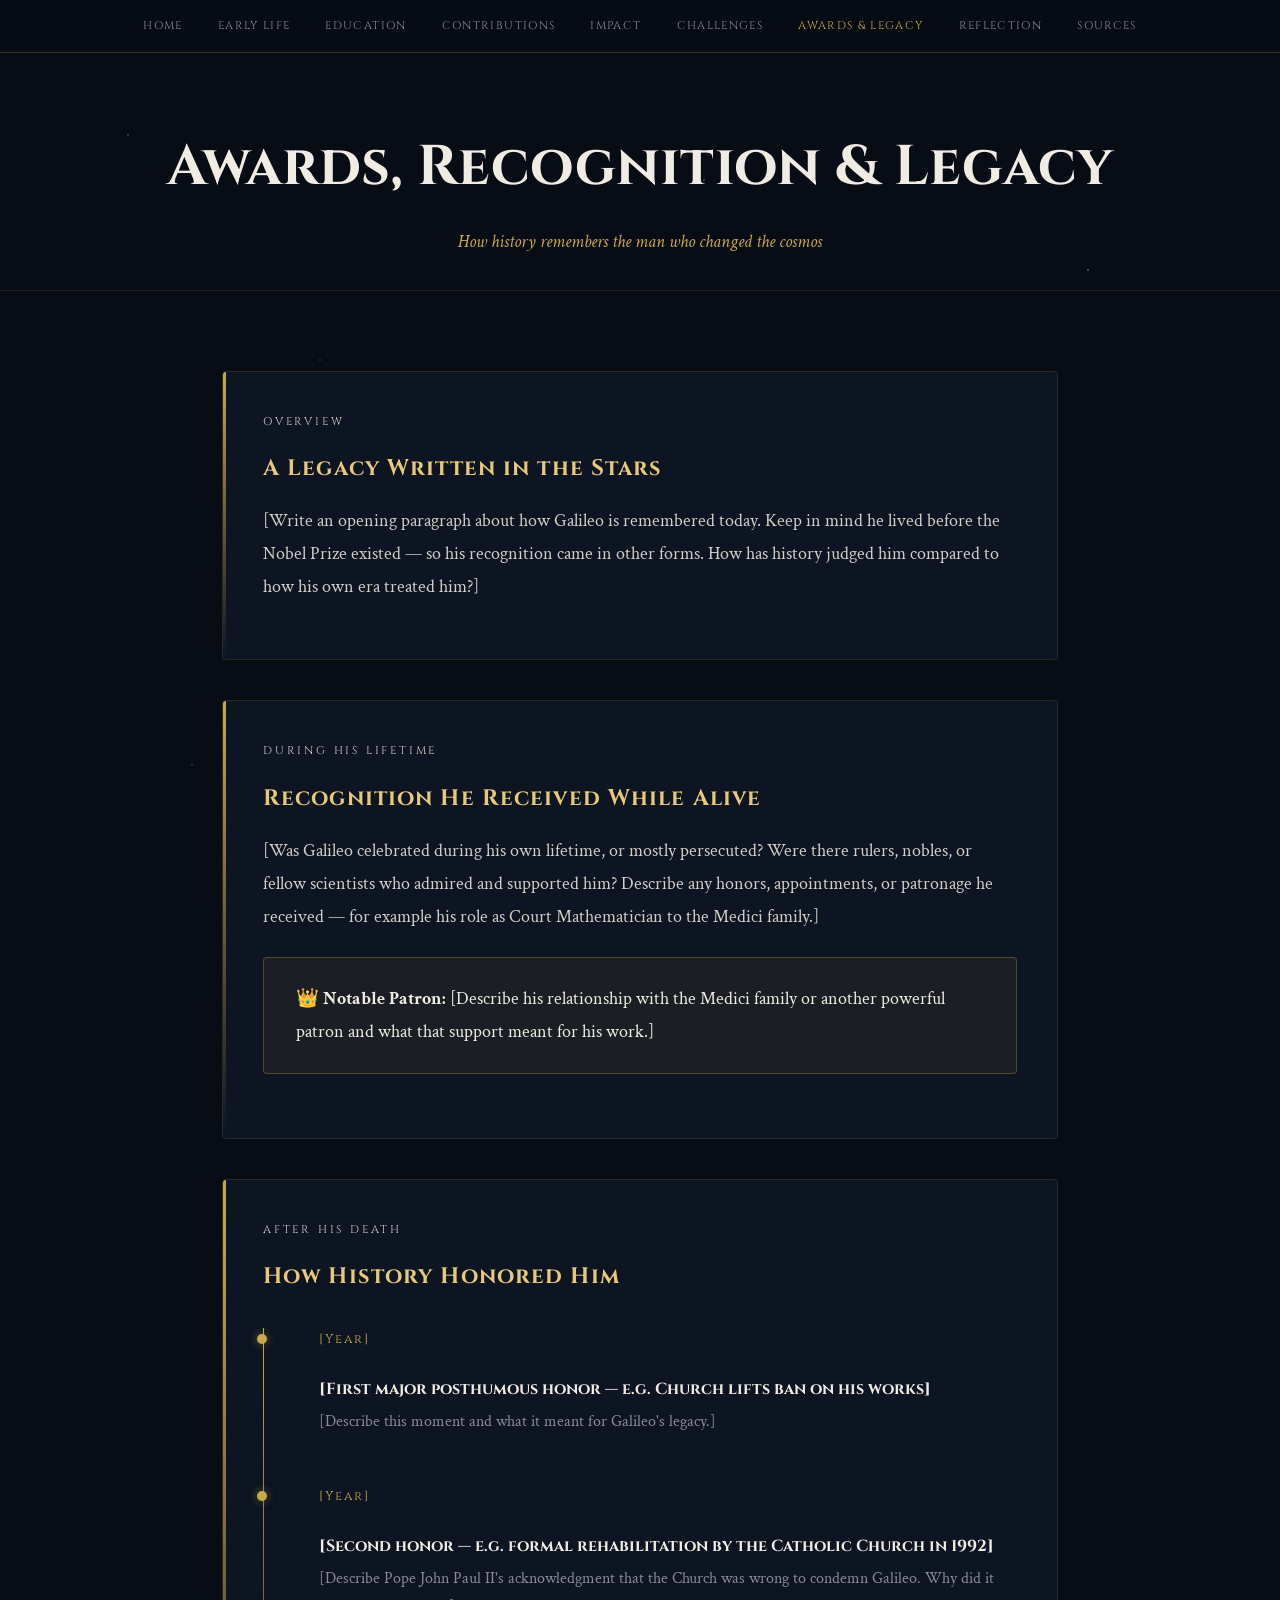
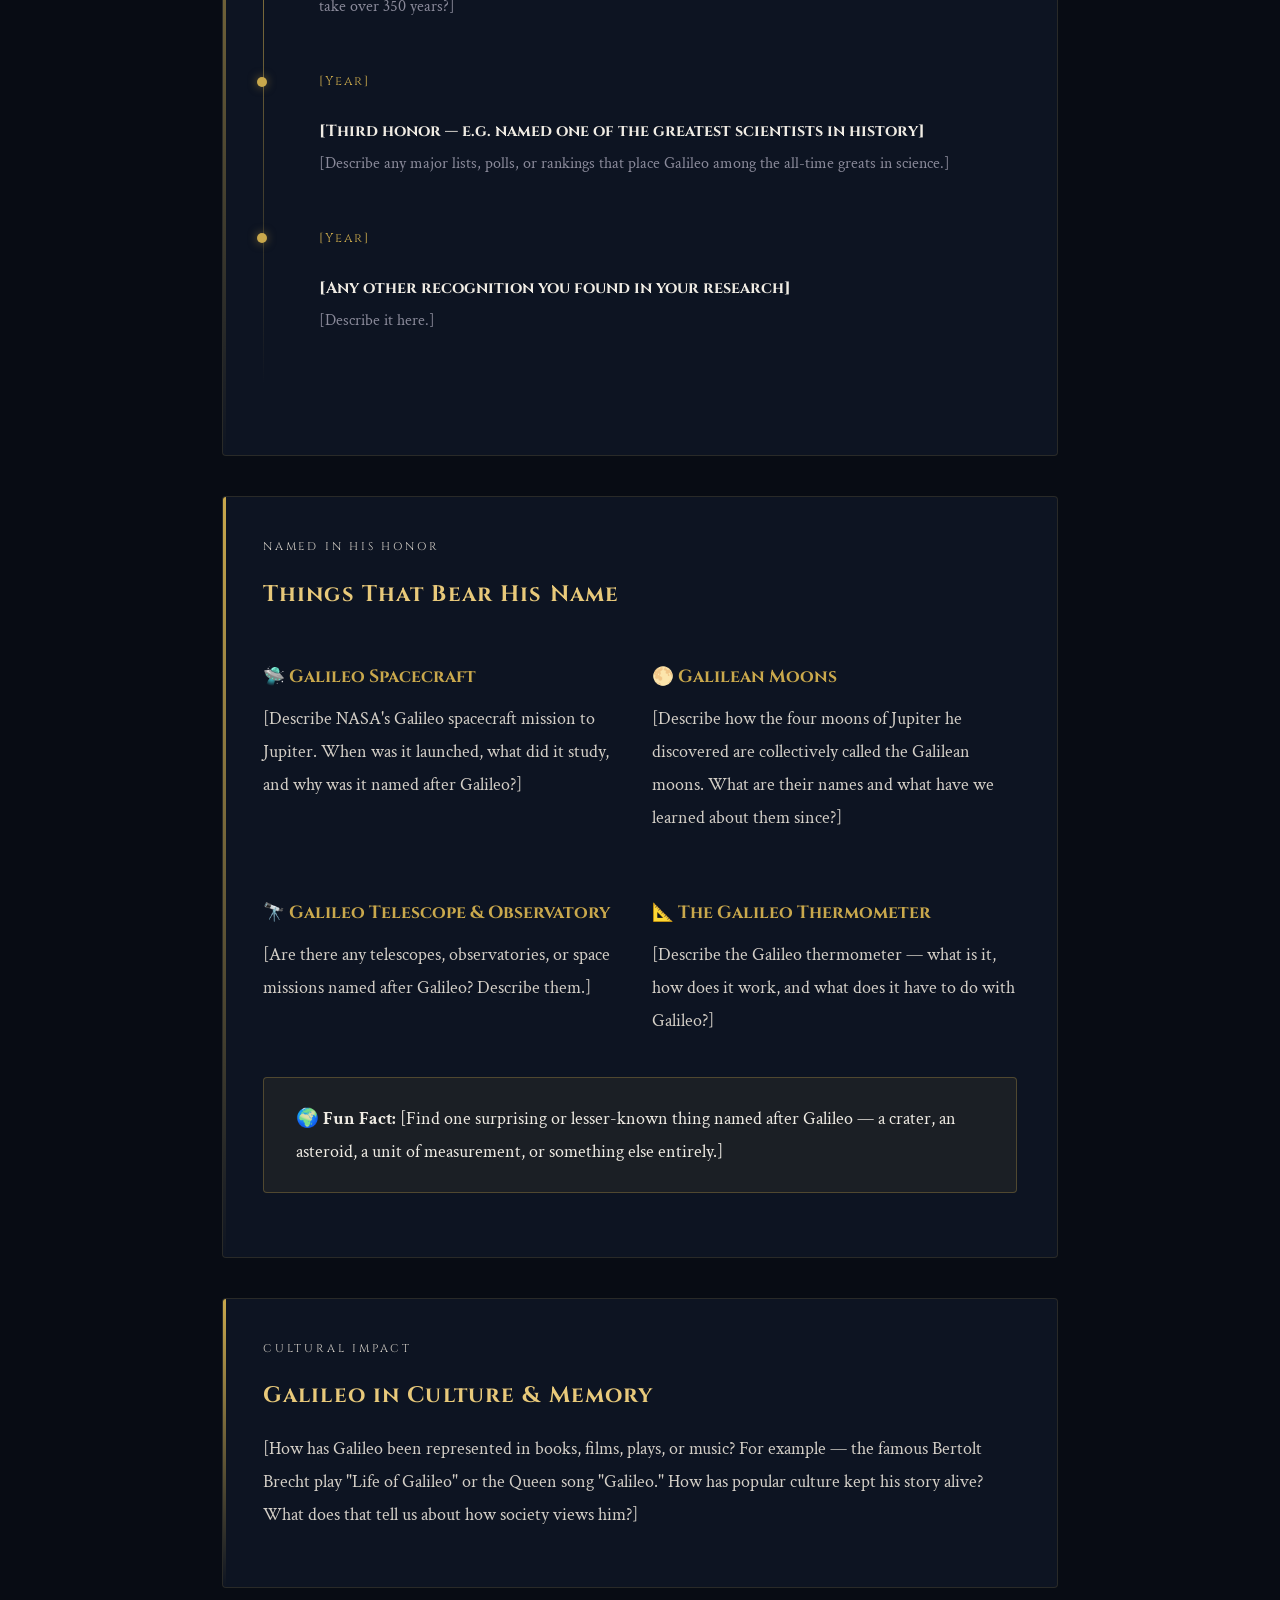
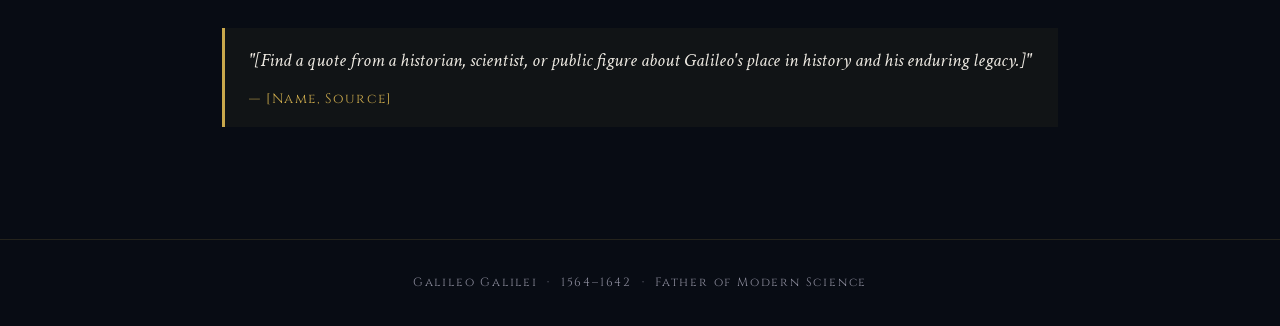
==== awards.html @ 8b8349fb "Set up struture and prepped for adding in information of the famous casomologist" ====
<!DOCTYPE html>
<html lang="en">
<head>
  <meta charset="UTF-8" />
  <meta name="viewport" content="width=device-width, initial-scale=1.0" />
  <title>Awards & Legacy — Galileo Galilei</title>
  <link rel="stylesheet" href="style.css" />
</head>
<body>

  <!-- NAVIGATION -->
  <nav>
    <ul>
      <li><a href="index.html">Home</a></li>
      <li><a href="early-life.html">Early Life</a></li>
      <li><a href="education.html">Education</a></li>
      <li><a href="contributions.html">Contributions</a></li>
      <li><a href="impact.html">Impact</a></li>
      <li><a href="challenges.html">Challenges</a></li>
      <li><a href="awards.html" class="active">Awards & Legacy</a></li>
      <li><a href="reflection.html">Reflection</a></li>
      <li><a href="sources.html">Sources</a></li>
    </ul>
  </nav>

  <!-- PAGE HEADER -->
  <div class="page-header">
    <h1>Awards, Recognition & Legacy</h1>
    <p class="subtitle">How history remembers the man who changed the cosmos</p>
  </div>

  <main class="container">

    <!-- INTRO -->
    <div class="card">
      <p class="section-label">Overview</p>
      <h2>A Legacy Written in the Stars</h2>
      <p>[Write an opening paragraph about how Galileo is remembered today. Keep in mind he lived before the Nobel Prize existed — so his recognition came in other forms. How has history judged him compared to how his own era treated him?]</p>
    </div>

    <!-- RECOGNITION DURING HIS LIFETIME -->
    <div class="card">
      <p class="section-label">During His Lifetime</p>
      <h2>Recognition He Received While Alive</h2>
      <p>[Was Galileo celebrated during his own lifetime, or mostly persecuted? Were there rulers, nobles, or fellow scientists who admired and supported him? Describe any honors, appointments, or patronage he received — for example his role as Court Mathematician to the Medici family.]</p>

      <div class="highlight">
        <p>👑 <strong>Notable Patron:</strong> [Describe his relationship with the Medici family or another powerful patron and what that support meant for his work.]</p>
      </div>
    </div>

    <!-- POSTHUMOUS RECOGNITION -->
    <div class="card">
      <p class="section-label">After His Death</p>
      <h2>How History Honored Him</h2>

      <div class="timeline">
        <div class="timeline-item">
          <p class="year">[Year]</p>
          <h3>[First major posthumous honor — e.g. Church lifts ban on his works]</h3>
          <p>[Describe this moment and what it meant for Galileo's legacy.]</p>
        </div>
        <div class="timeline-item">
          <p class="year">[Year]</p>
          <h3>[Second honor — e.g. formal rehabilitation by the Catholic Church in 1992]</h3>
          <p>[Describe Pope John Paul II's acknowledgment that the Church was wrong to condemn Galileo. Why did it take over 350 years?]</p>
        </div>
        <div class="timeline-item">
          <p class="year">[Year]</p>
          <h3>[Third honor — e.g. named one of the greatest scientists in history]</h3>
          <p>[Describe any major lists, polls, or rankings that place Galileo among the all-time greats in science.]</p>
        </div>
        <div class="timeline-item">
          <p class="year">[Year]</p>
          <h3>[Any other recognition you found in your research]</h3>
          <p>[Describe it here.]</p>
        </div>
      </div>
    </div>

    <!-- THINGS NAMED AFTER HIM -->
    <div class="card">
      <p class="section-label">Named in His Honor</p>
      <h2>Things That Bear His Name</h2>

      <div class="grid-2">
        <div>
          <h3>🛸 Galileo Spacecraft</h3>
          <p>[Describe NASA's Galileo spacecraft mission to Jupiter. When was it launched, what did it study, and why was it named after Galileo?]</p>
        </div>
        <div>
          <h3>🌕 Galilean Moons</h3>
          <p>[Describe how the four moons of Jupiter he discovered are collectively called the Galilean moons. What are their names and what have we learned about them since?]</p>
        </div>
        <div>
          <h3>🔭 Galileo Telescope & Observatory</h3>
          <p>[Are there any telescopes, observatories, or space missions named after Galileo? Describe them.]</p>
        </div>
        <div>
          <h3>📐 The Galileo Thermometer</h3>
          <p>[Describe the Galileo thermometer — what is it, how does it work, and what does it have to do with Galileo?]</p>
        </div>
      </div>

      <div class="highlight">
        <p>🌍 <strong>Fun Fact:</strong> [Find one surprising or lesser-known thing named after Galileo — a crater, an asteroid, a unit of measurement, or something else entirely.]</p>
      </div>
    </div>

    <!-- CULTURAL LEGACY -->
    <div class="card">
      <p class="section-label">Cultural Impact</p>
      <h2>Galileo in Culture & Memory</h2>
      <p>[How has Galileo been represented in books, films, plays, or music? For example — the famous Bertolt Brecht play "Life of Galileo" or the Queen song "Galileo." How has popular culture kept his story alive? What does that tell us about how society views him?]</p>
    </div>

    <!-- QUOTE -->
    <blockquote>
      "[Find a quote from a historian, scientist, or public figure about Galileo's place in history and his enduring legacy.]"
      <cite>— [Name, Source]</cite>
    </blockquote>

  </main>

  <footer>
    <p>Galileo Galilei &nbsp;·&nbsp; 1564–1642 &nbsp;·&nbsp; Father of Modern Science</p>
  </footer>

</body>
</html>
---- style.css ----
@import url('https://fonts.googleapis.com/css2?family=Cinzel:wght@400;700;900&family=Crimson+Text:ital,wght@0,400;0,600;1,400&display=swap');

:root {
  --bg: #080c14;
  --bg-card: #0d1422;
  --gold: #c9a84c;
  --gold-light: #e8c97a;
  --blue-deep: #0a1628;
  --blue-mid: #112240;
  --blue-accent: #1e3a5f;
  --text: #d4cfc7;
  --text-dim: #8a8a9a;
  --white: #f0ece4;
  --glow: rgba(201, 168, 76, 0.15);
}

* {
  margin: 0;
  padding: 0;
  box-sizing: border-box;
}

html {
  scroll-behavior: smooth;
}

body {
  background-color: var(--bg);
  color: var(--text);
  font-family: 'Crimson Text', Georgia, serif;
  font-size: 1.15rem;
  line-height: 1.8;
  min-height: 100vh;
}

/* ── STAR BACKGROUND ── */
body::before {
  content: '';
  position: fixed;
  inset: 0;
  background-image:
    radial-gradient(1px 1px at 10% 15%, rgba(255,255,255,0.6) 0%, transparent 100%),
    radial-gradient(1px 1px at 25% 40%, rgba(255,255,255,0.4) 0%, transparent 100%),
    radial-gradient(1.5px 1.5px at 40% 70%, rgba(255,255,255,0.5) 0%, transparent 100%),
    radial-gradient(1px 1px at 55% 20%, rgba(255,255,255,0.6) 0%, transparent 100%),
    radial-gradient(1px 1px at 70% 55%, rgba(255,255,255,0.4) 0%, transparent 100%),
    radial-gradient(1.5px 1.5px at 85% 30%, rgba(255,255,255,0.5) 0%, transparent 100%),
    radial-gradient(1px 1px at 90% 80%, rgba(255,255,255,0.3) 0%, transparent 100%),
    radial-gradient(1px 1px at 15% 85%, rgba(255,255,255,0.4) 0%, transparent 100%),
    radial-gradient(1px 1px at 60% 90%, rgba(255,255,255,0.3) 0%, transparent 100%),
    radial-gradient(2px 2px at 35% 55%, rgba(201,168,76,0.3) 0%, transparent 100%);
  pointer-events: none;
  z-index: 0;
}

/* ── NAVIGATION ── */
nav {
  position: sticky;
  top: 0;
  z-index: 100;
  background: rgba(8, 12, 20, 0.92);
  backdrop-filter: blur(12px);
  border-bottom: 1px solid rgba(201, 168, 76, 0.25);
  padding: 0 2rem;
}

nav ul {
  list-style: none;
  display: flex;
  flex-wrap: wrap;
  gap: 0;
  justify-content: center;
  max-width: 1100px;
  margin: 0 auto;
}

nav ul li a {
  display: block;
  padding: 1rem 1.1rem;
  color: var(--text-dim);
  text-decoration: none;
  font-family: 'Cinzel', serif;
  font-size: 0.7rem;
  letter-spacing: 0.12em;
  text-transform: uppercase;
  transition: color 0.3s;
}

nav ul li a:hover,
nav ul li a.active {
  color: var(--gold);
}

/* ── HERO ── */
.hero {
  position: relative;
  z-index: 1;
  text-align: center;
  padding: 6rem 2rem 4rem;
  background: radial-gradient(ellipse at center top, rgba(30, 58, 95, 0.4) 0%, transparent 70%);
}

.hero-eyebrow {
  font-family: 'Cinzel', serif;
  font-size: 0.75rem;
  letter-spacing: 0.3em;
  color: var(--gold);
  text-transform: uppercase;
  margin-bottom: 1.5rem;
}

.hero h1 {
  font-family: 'Cinzel', serif;
  font-size: clamp(2.8rem, 7vw, 5.5rem);
  font-weight: 900;
  color: var(--white);
  line-height: 1.1;
  text-shadow: 0 0 60px rgba(201, 168, 76, 0.3);
  margin-bottom: 0.5rem;
}

.hero h1 span {
  color: var(--gold);
}

.hero-dates {
  font-family: 'Cinzel', serif;
  font-size: 0.9rem;
  color: var(--text-dim);
  letter-spacing: 0.2em;
  margin-bottom: 2rem;
}

.hero-divider {
  width: 80px;
  height: 2px;
  background: linear-gradient(90deg, transparent, var(--gold), transparent);
  margin: 1.5rem auto;
}

.hero p {
  max-width: 680px;
  margin: 0 auto;
  font-size: 1.25rem;
  color: var(--text);
  font-style: italic;
}

/* ── PAGE HEADER (non-homepage) ── */
.page-header {
  position: relative;
  z-index: 1;
  text-align: center;
  padding: 4rem 2rem 2rem;
  border-bottom: 1px solid rgba(201, 168, 76, 0.15);
  margin-bottom: 3rem;
}

.page-header h1 {
  font-family: 'Cinzel', serif;
  font-size: clamp(2rem, 5vw, 3.5rem);
  color: var(--white);
  font-weight: 700;
}

.page-header .subtitle {
  color: var(--gold);
  font-style: italic;
  font-size: 1.1rem;
  margin-top: 0.5rem;
}

/* ── MAIN CONTENT CONTAINER ── */
.container {
  position: relative;
  z-index: 1;
  max-width: 900px;
  margin: 0 auto;
  padding: 2rem 2rem 5rem;
}

/* ── CARDS ── */
.card {
  background: var(--bg-card);
  border: 1px solid rgba(201, 168, 76, 0.15);
  border-radius: 4px;
  padding: 2.5rem;
  margin-bottom: 2.5rem;
  position: relative;
}

.card::before {
  content: '';
  position: absolute;
  top: 0; left: 0;
  width: 3px;
  height: 100%;
  background: linear-gradient(180deg, var(--gold), transparent);
  border-radius: 4px 0 0 4px;
}

.card h2 {
  font-family: 'Cinzel', serif;
  font-size: 1.4rem;
  color: var(--gold-light);
  margin-bottom: 1rem;
  letter-spacing: 0.05em;
}

.card h3 {
  font-family: 'Cinzel', serif;
  font-size: 1.1rem;
  color: var(--gold);
  margin: 1.5rem 0 0.5rem;
}

.card p {
  margin-bottom: 1rem;
  color: var(--text);
}

/* ── QUOTE BLOCK ── */
blockquote {
  border-left: 3px solid var(--gold);
  padding: 1rem 1.5rem;
  margin: 2rem 0;
  background: rgba(201, 168, 76, 0.05);
  font-style: italic;
  font-size: 1.2rem;
  color: var(--white);
}

blockquote cite {
  display: block;
  margin-top: 0.5rem;
  font-size: 0.85rem;
  color: var(--gold);
  font-style: normal;
  font-family: 'Cinzel', serif;
  letter-spacing: 0.1em;
}

/* ── TIMELINE ── */
.timeline {
  position: relative;
  padding-left: 2rem;
  margin: 2rem 0;
}

.timeline::before {
  content: '';
  position: absolute;
  left: 0;
  top: 0; bottom: 0;
  width: 1px;
  background: linear-gradient(180deg, var(--gold), transparent);
}

.timeline-item {
  position: relative;
  padding-bottom: 2rem;
  padding-left: 1.5rem;
}

.timeline-item::before {
  content: '';
  position: absolute;
  left: -2.35rem;
  top: 0.4rem;
  width: 10px;
  height: 10px;
  border-radius: 50%;
  background: var(--gold);
  box-shadow: 0 0 10px rgba(201, 168, 76, 0.5);
}

.timeline-item .year {
  font-family: 'Cinzel', serif;
  font-size: 0.8rem;
  color: var(--gold);
  letter-spacing: 0.15em;
  margin-bottom: 0.25rem;
}

.timeline-item h3 {
  font-family: 'Cinzel', serif;
  font-size: 1rem;
  color: var(--white);
  margin-bottom: 0.25rem;
}

.timeline-item p {
  color: var(--text-dim);
  font-size: 1rem;
}

/* ── GRID ── */
.grid-2 {
  display: grid;
  grid-template-columns: 1fr 1fr;
  gap: 1.5rem;
  margin: 1.5rem 0;
}

@media (max-width: 600px) {
  .grid-2 { grid-template-columns: 1fr; }
  nav ul li a { font-size: 0.6rem; padding: 0.8rem 0.6rem; }
}

/* ── HIGHLIGHT BOX ── */
.highlight {
  background: rgba(201, 168, 76, 0.08);
  border: 1px solid rgba(201, 168, 76, 0.3);
  border-radius: 4px;
  padding: 1.5rem 2rem;
  margin: 1.5rem 0;
}

.highlight p {
  margin: 0;
  color: var(--white);
}

/* ── FOOTER ── */
footer {
  position: relative;
  z-index: 1;
  text-align: center;
  padding: 2rem;
  border-top: 1px solid rgba(201, 168, 76, 0.15);
  color: var(--text-dim);
  font-family: 'Cinzel', serif;
  font-size: 0.75rem;
  letter-spacing: 0.15em;
}

/* ── LINKS ── */
a {
  color: var(--gold);
  text-decoration: none;
  transition: color 0.2s;
}

a:hover {
  color: var(--gold-light);
}

/* ── SECTION LABEL ── */
.section-label {
  font-family: 'Cinzel', serif;
  font-size: 0.7rem;
  letter-spacing: 0.25em;
  color: var(--gold);
  text-transform: uppercase;
  margin-bottom: 0.5rem;
}
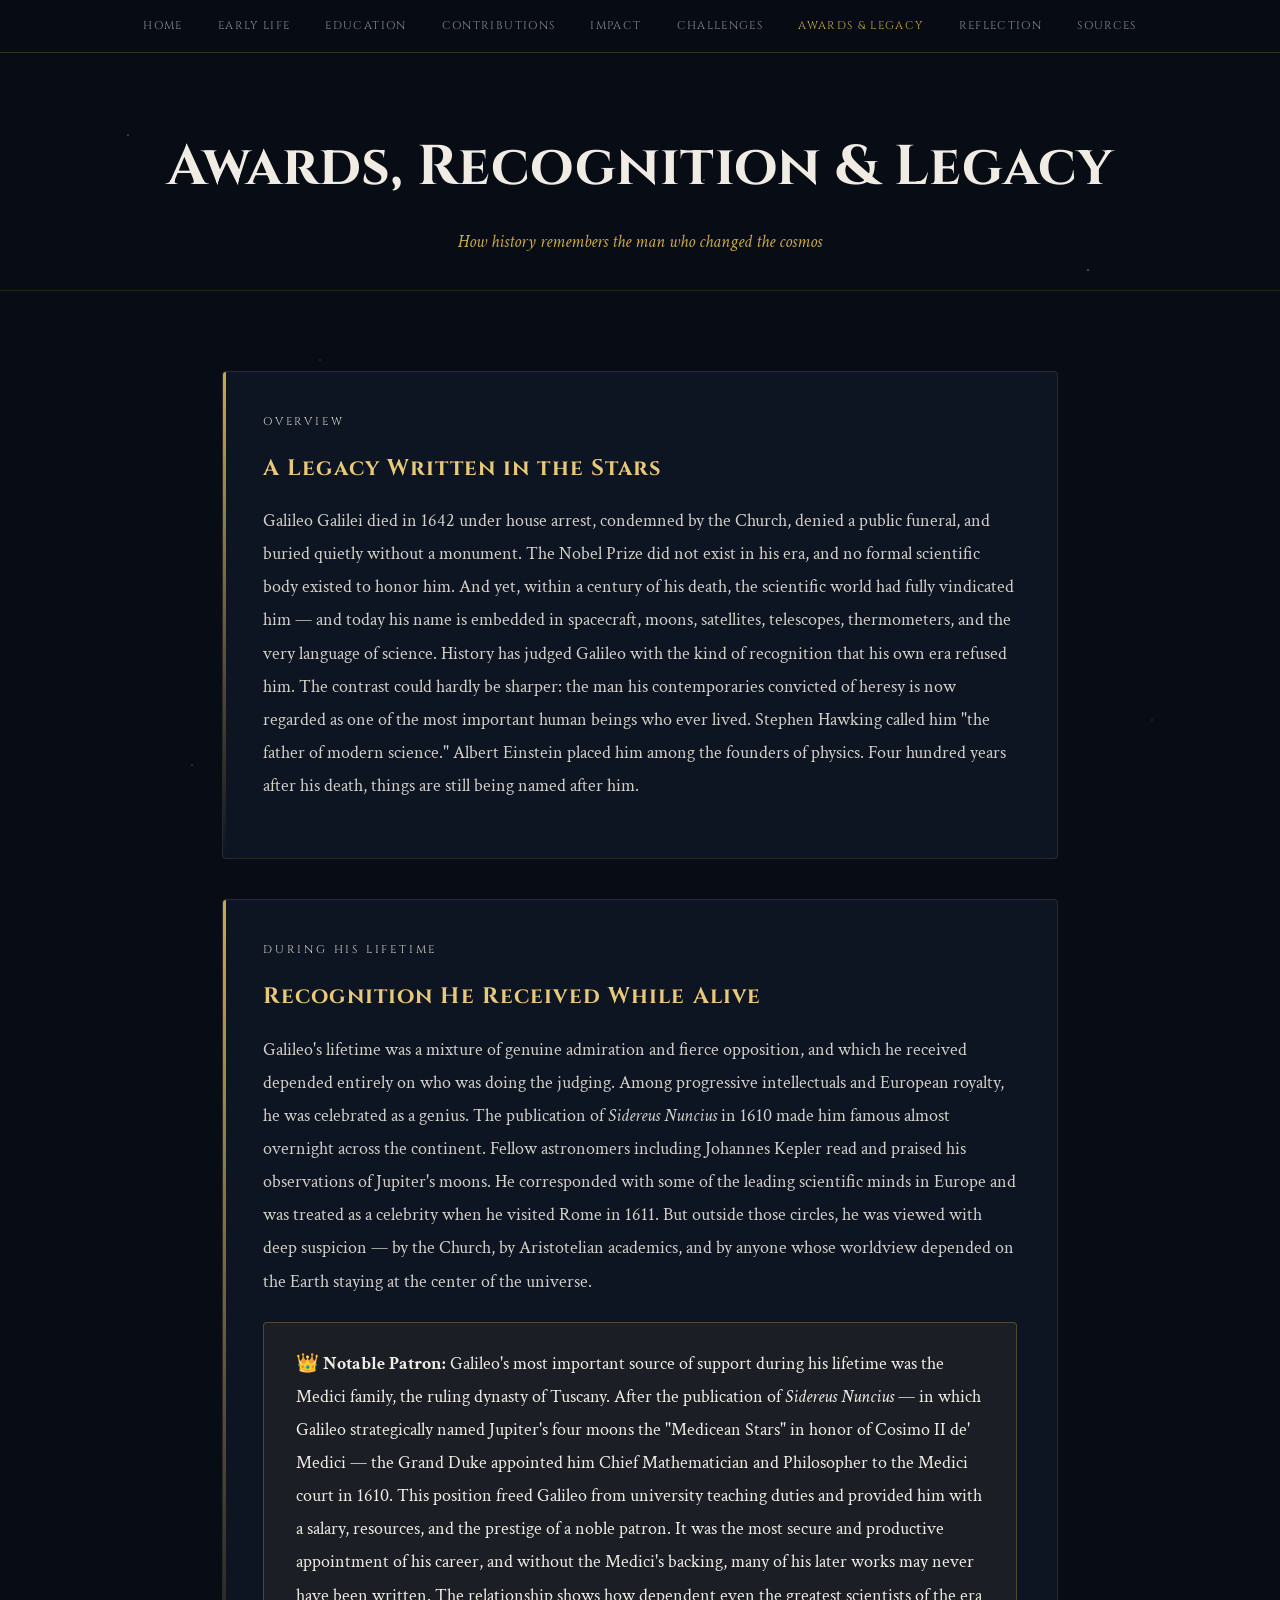
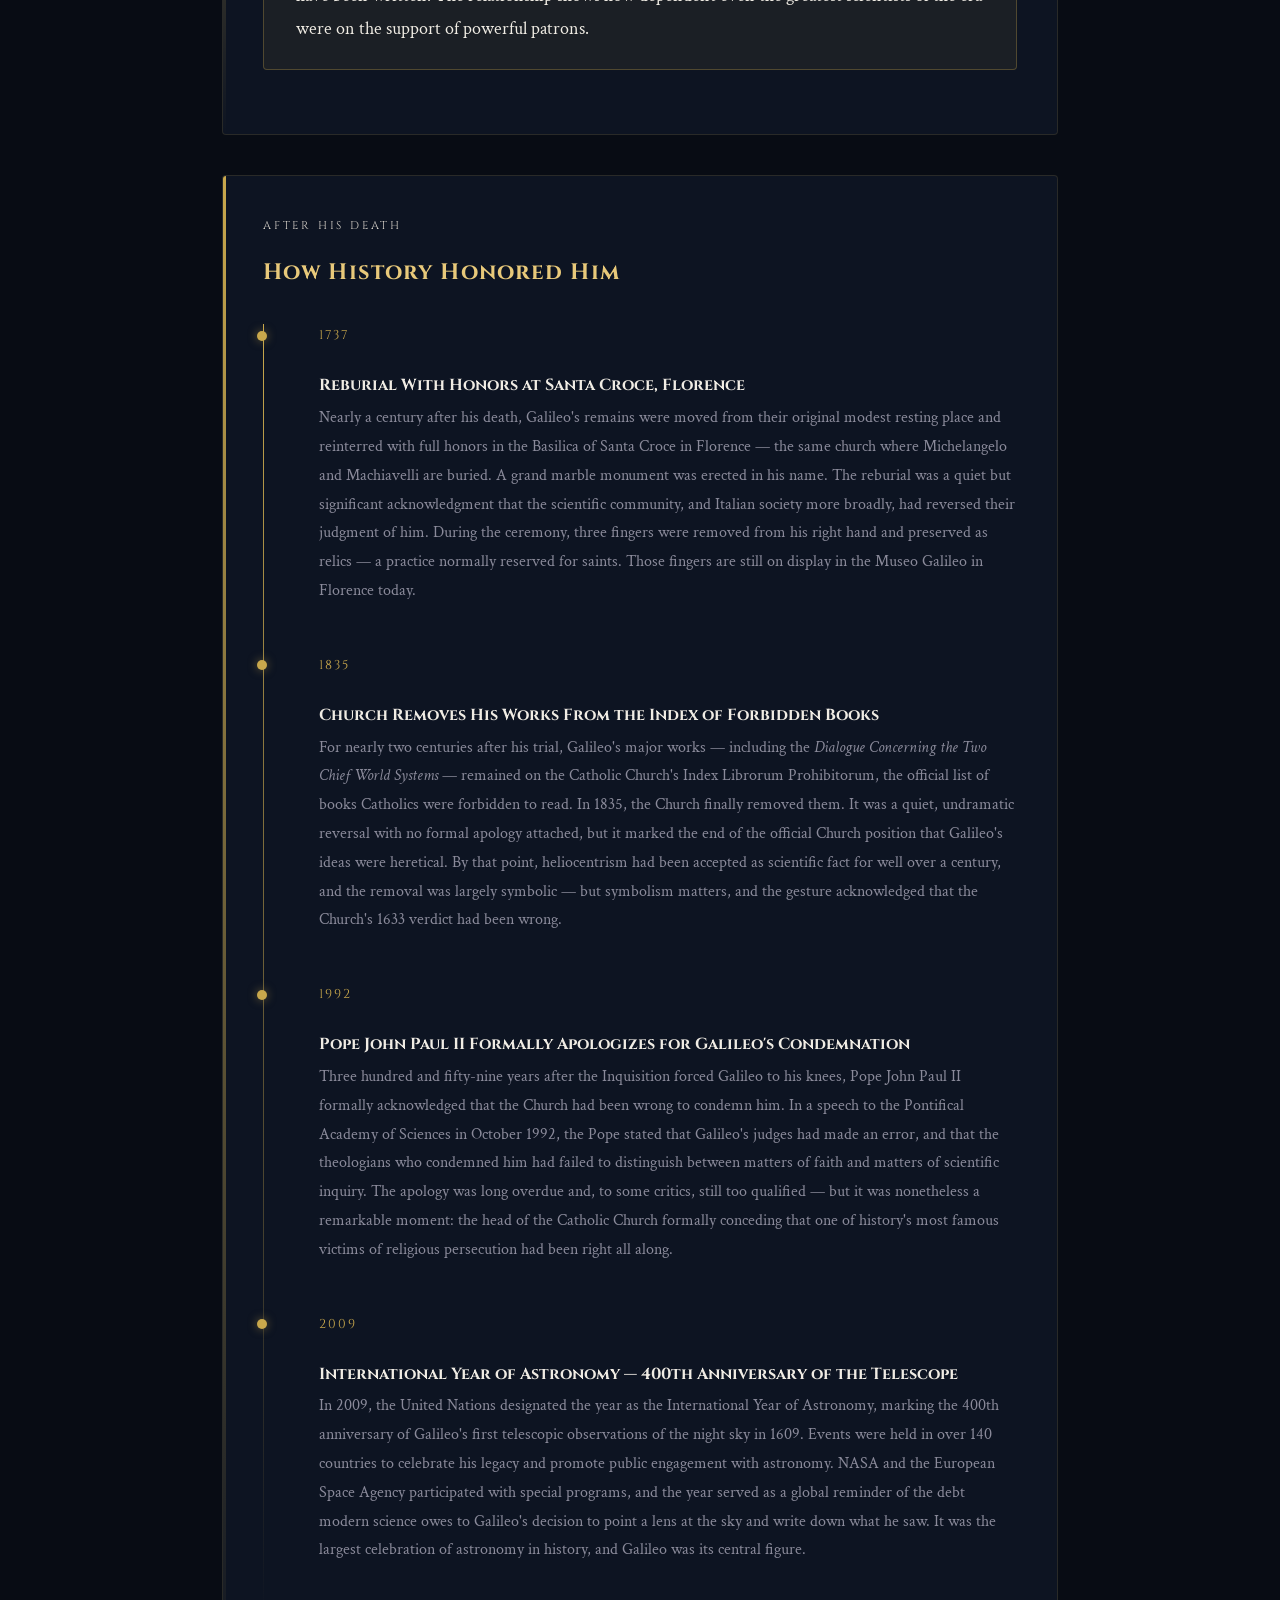
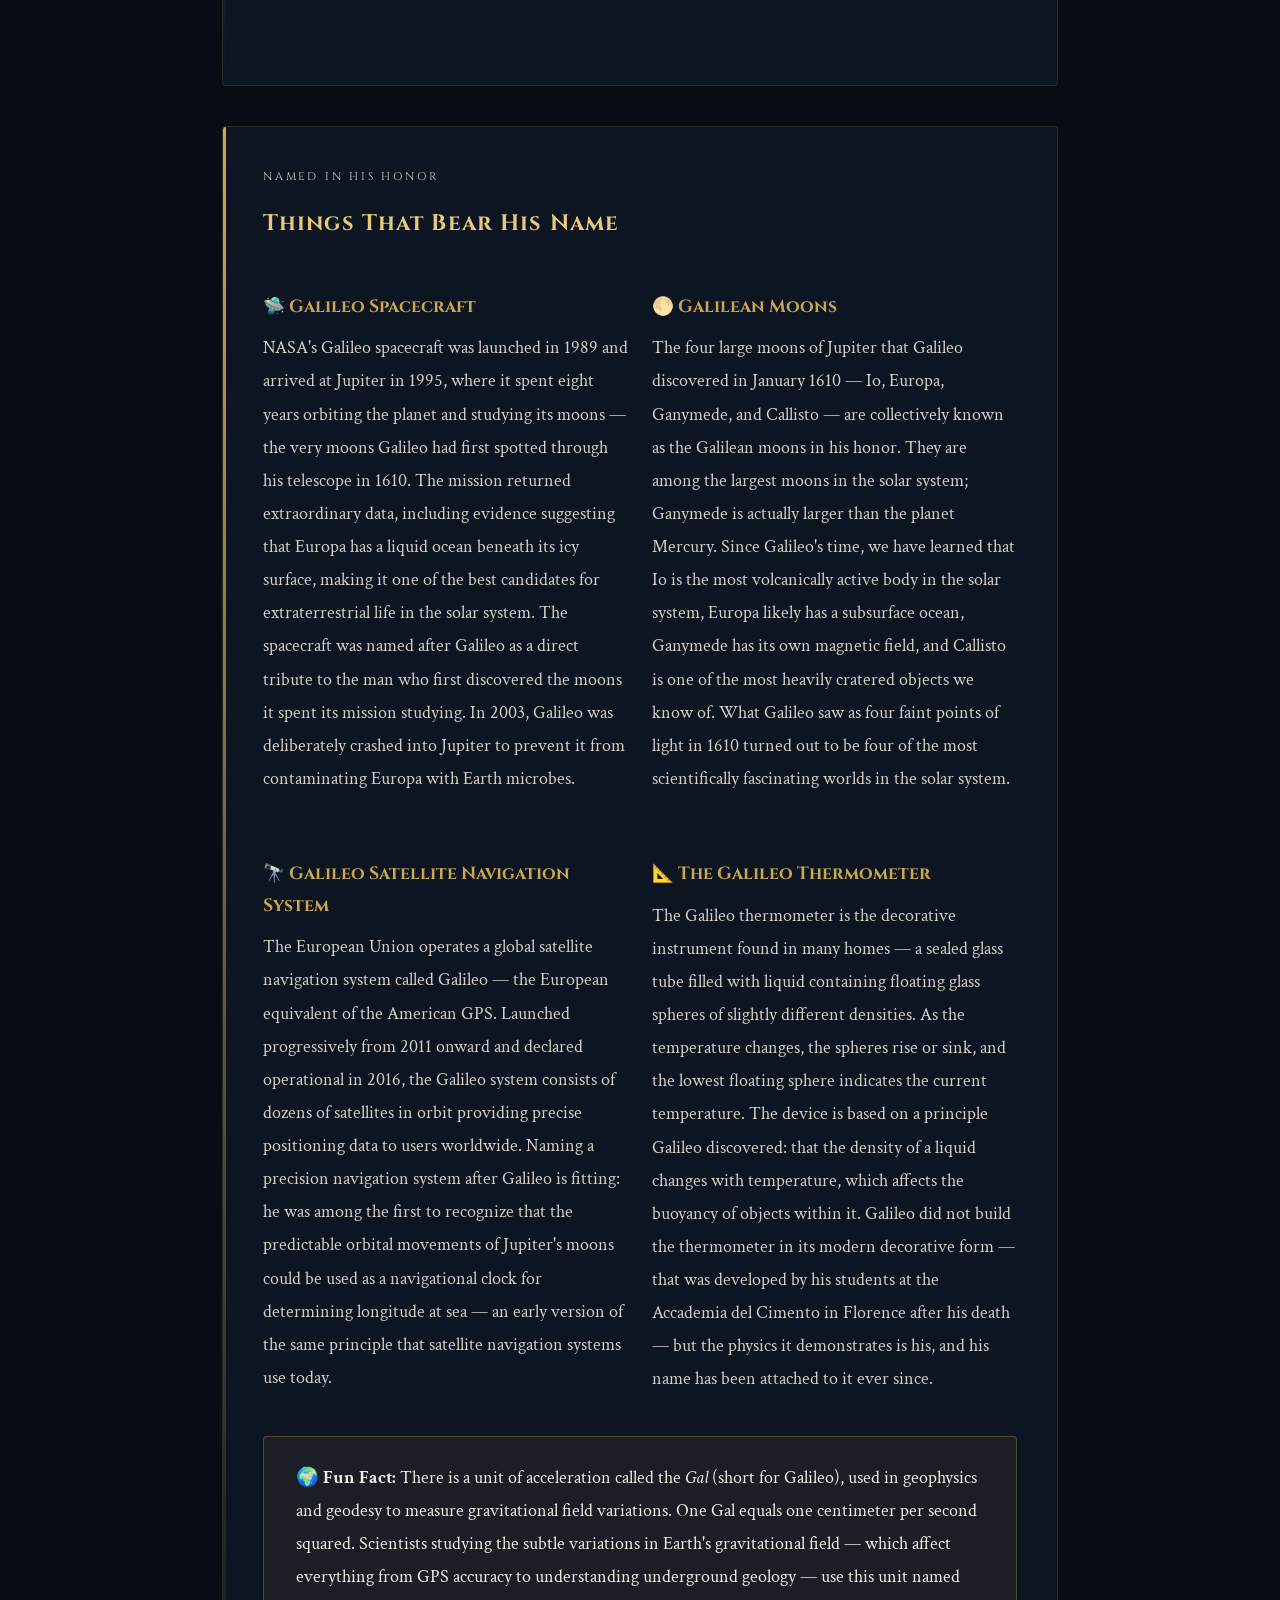
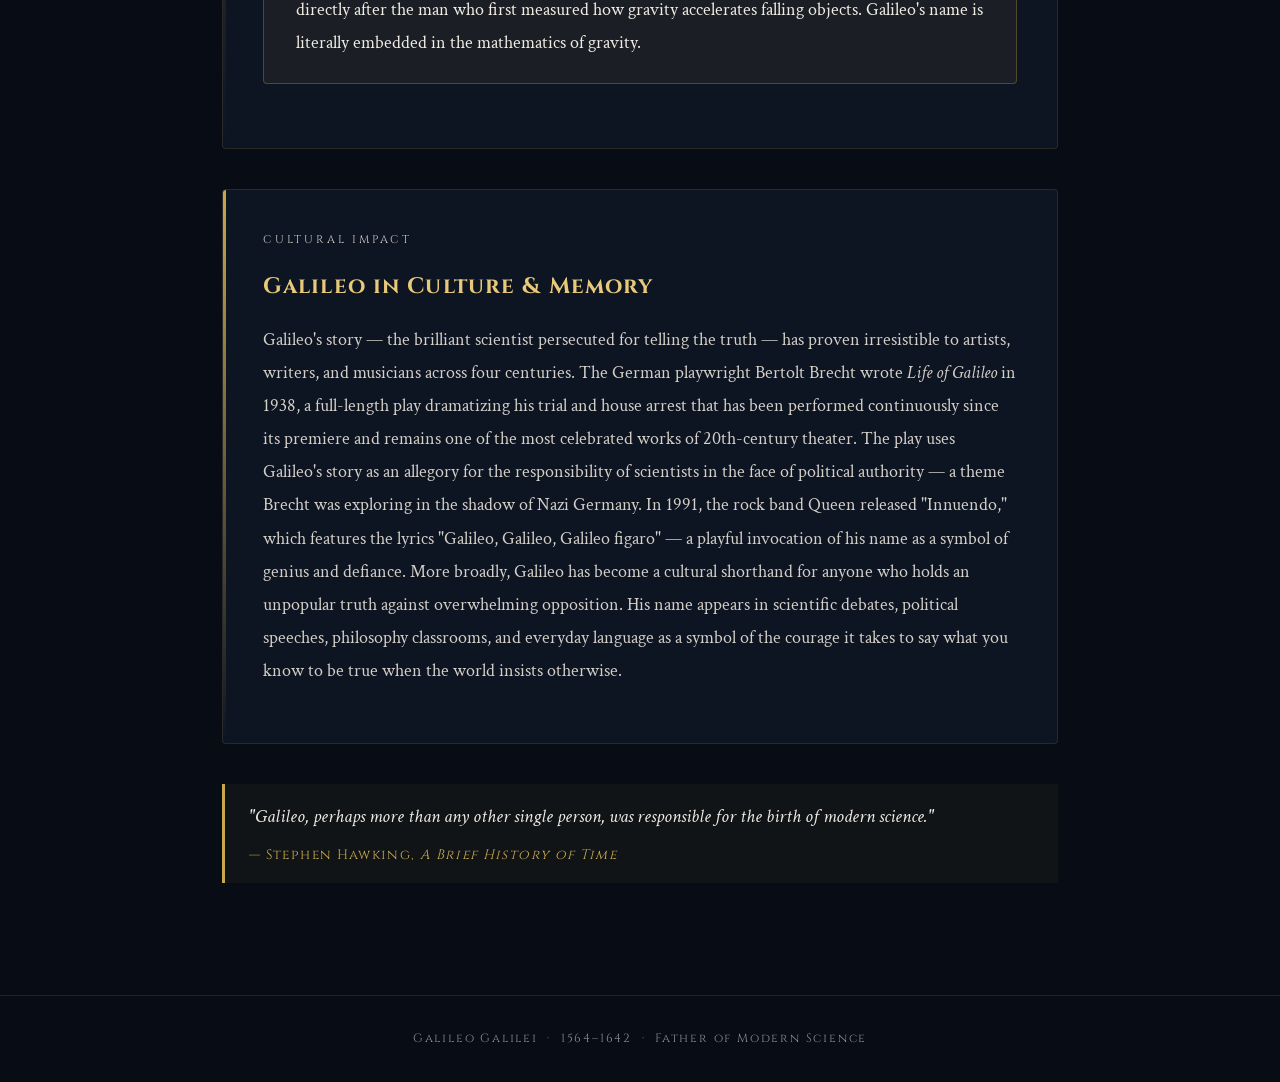
==== commit 1c5b6bee: "completed the assignment" ====
--- a/awards.html
+++ b/awards.html
@@ -35,17 +35,17 @@
     <div class="card">
       <p class="section-label">Overview</p>
       <h2>A Legacy Written in the Stars</h2>
-      <p>[Write an opening paragraph about how Galileo is remembered today. Keep in mind he lived before the Nobel Prize existed — so his recognition came in other forms. How has history judged him compared to how his own era treated him?]</p>
+      <p>Galileo Galilei died in 1642 under house arrest, condemned by the Church, denied a public funeral, and buried quietly without a monument. The Nobel Prize did not exist in his era, and no formal scientific body existed to honor him. And yet, within a century of his death, the scientific world had fully vindicated him — and today his name is embedded in spacecraft, moons, satellites, telescopes, thermometers, and the very language of science. History has judged Galileo with the kind of recognition that his own era refused him. The contrast could hardly be sharper: the man his contemporaries convicted of heresy is now regarded as one of the most important human beings who ever lived. Stephen Hawking called him "the father of modern science." Albert Einstein placed him among the founders of physics. Four hundred years after his death, things are still being named after him.</p>
     </div>
 
     <!-- RECOGNITION DURING HIS LIFETIME -->
     <div class="card">
       <p class="section-label">During His Lifetime</p>
       <h2>Recognition He Received While Alive</h2>
-      <p>[Was Galileo celebrated during his own lifetime, or mostly persecuted? Were there rulers, nobles, or fellow scientists who admired and supported him? Describe any honors, appointments, or patronage he received — for example his role as Court Mathematician to the Medici family.]</p>
+      <p>Galileo's lifetime was a mixture of genuine admiration and fierce opposition, and which he received depended entirely on who was doing the judging. Among progressive intellectuals and European royalty, he was celebrated as a genius. The publication of <em>Sidereus Nuncius</em> in 1610 made him famous almost overnight across the continent. Fellow astronomers including Johannes Kepler read and praised his observations of Jupiter's moons. He corresponded with some of the leading scientific minds in Europe and was treated as a celebrity when he visited Rome in 1611. But outside those circles, he was viewed with deep suspicion — by the Church, by Aristotelian academics, and by anyone whose worldview depended on the Earth staying at the center of the universe.</p>
 
       <div class="highlight">
-        <p>👑 <strong>Notable Patron:</strong> [Describe his relationship with the Medici family or another powerful patron and what that support meant for his work.]</p>
+        <p>👑 <strong>Notable Patron:</strong> Galileo's most important source of support during his lifetime was the Medici family, the ruling dynasty of Tuscany. After the publication of <em>Sidereus Nuncius</em> — in which Galileo strategically named Jupiter's four moons the "Medicean Stars" in honor of Cosimo II de' Medici — the Grand Duke appointed him Chief Mathematician and Philosopher to the Medici court in 1610. This position freed Galileo from university teaching duties and provided him with a salary, resources, and the prestige of a noble patron. It was the most secure and productive appointment of his career, and without the Medici's backing, many of his later works may never have been written. The relationship shows how dependent even the greatest scientists of the era were on the support of powerful patrons.</p>
       </div>
     </div>
 
@@ -56,24 +56,24 @@
 
       <div class="timeline">
         <div class="timeline-item">
-          <p class="year">[Year]</p>
-          <h3>[First major posthumous honor — e.g. Church lifts ban on his works]</h3>
-          <p>[Describe this moment and what it meant for Galileo's legacy.]</p>
+          <p class="year">1737</p>
+          <h3>Reburial With Honors at Santa Croce, Florence</h3>
+          <p>Nearly a century after his death, Galileo's remains were moved from their original modest resting place and reinterred with full honors in the Basilica of Santa Croce in Florence — the same church where Michelangelo and Machiavelli are buried. A grand marble monument was erected in his name. The reburial was a quiet but significant acknowledgment that the scientific community, and Italian society more broadly, had reversed their judgment of him. During the ceremony, three fingers were removed from his right hand and preserved as relics — a practice normally reserved for saints. Those fingers are still on display in the Museo Galileo in Florence today.</p>
         </div>
         <div class="timeline-item">
-          <p class="year">[Year]</p>
-          <h3>[Second honor — e.g. formal rehabilitation by the Catholic Church in 1992]</h3>
-          <p>[Describe Pope John Paul II's acknowledgment that the Church was wrong to condemn Galileo. Why did it take over 350 years?]</p>
+          <p class="year">1835</p>
+          <h3>Church Removes His Works From the Index of Forbidden Books</h3>
+          <p>For nearly two centuries after his trial, Galileo's major works — including the <em>Dialogue Concerning the Two Chief World Systems</em> — remained on the Catholic Church's Index Librorum Prohibitorum, the official list of books Catholics were forbidden to read. In 1835, the Church finally removed them. It was a quiet, undramatic reversal with no formal apology attached, but it marked the end of the official Church position that Galileo's ideas were heretical. By that point, heliocentrism had been accepted as scientific fact for well over a century, and the removal was largely symbolic — but symbolism matters, and the gesture acknowledged that the Church's 1633 verdict had been wrong.</p>
         </div>
         <div class="timeline-item">
-          <p class="year">[Year]</p>
-          <h3>[Third honor — e.g. named one of the greatest scientists in history]</h3>
-          <p>[Describe any major lists, polls, or rankings that place Galileo among the all-time greats in science.]</p>
+          <p class="year">1992</p>
+          <h3>Pope John Paul II Formally Apologizes for Galileo's Condemnation</h3>
+          <p>Three hundred and fifty-nine years after the Inquisition forced Galileo to his knees, Pope John Paul II formally acknowledged that the Church had been wrong to condemn him. In a speech to the Pontifical Academy of Sciences in October 1992, the Pope stated that Galileo's judges had made an error, and that the theologians who condemned him had failed to distinguish between matters of faith and matters of scientific inquiry. The apology was long overdue and, to some critics, still too qualified — but it was nonetheless a remarkable moment: the head of the Catholic Church formally conceding that one of history's most famous victims of religious persecution had been right all along.</p>
         </div>
         <div class="timeline-item">
-          <p class="year">[Year]</p>
-          <h3>[Any other recognition you found in your research]</h3>
-          <p>[Describe it here.]</p>
+          <p class="year">2009</p>
+          <h3>International Year of Astronomy — 400th Anniversary of the Telescope</h3>
+          <p>In 2009, the United Nations designated the year as the International Year of Astronomy, marking the 400th anniversary of Galileo's first telescopic observations of the night sky in 1609. Events were held in over 140 countries to celebrate his legacy and promote public engagement with astronomy. NASA and the European Space Agency participated with special programs, and the year served as a global reminder of the debt modern science owes to Galileo's decision to point a lens at the sky and write down what he saw. It was the largest celebration of astronomy in history, and Galileo was its central figure.</p>
         </div>
       </div>
     </div>
@@ -86,24 +86,24 @@
       <div class="grid-2">
         <div>
           <h3>🛸 Galileo Spacecraft</h3>
-          <p>[Describe NASA's Galileo spacecraft mission to Jupiter. When was it launched, what did it study, and why was it named after Galileo?]</p>
+          <p>NASA's Galileo spacecraft was launched in 1989 and arrived at Jupiter in 1995, where it spent eight years orbiting the planet and studying its moons — the very moons Galileo had first spotted through his telescope in 1610. The mission returned extraordinary data, including evidence suggesting that Europa has a liquid ocean beneath its icy surface, making it one of the best candidates for extraterrestrial life in the solar system. The spacecraft was named after Galileo as a direct tribute to the man who first discovered the moons it spent its mission studying. In 2003, Galileo was deliberately crashed into Jupiter to prevent it from contaminating Europa with Earth microbes.</p>
         </div>
         <div>
           <h3>🌕 Galilean Moons</h3>
-          <p>[Describe how the four moons of Jupiter he discovered are collectively called the Galilean moons. What are their names and what have we learned about them since?]</p>
+          <p>The four large moons of Jupiter that Galileo discovered in January 1610 — Io, Europa, Ganymede, and Callisto — are collectively known as the Galilean moons in his honor. They are among the largest moons in the solar system; Ganymede is actually larger than the planet Mercury. Since Galileo's time, we have learned that Io is the most volcanically active body in the solar system, Europa likely has a subsurface ocean, Ganymede has its own magnetic field, and Callisto is one of the most heavily cratered objects we know of. What Galileo saw as four faint points of light in 1610 turned out to be four of the most scientifically fascinating worlds in the solar system.</p>
         </div>
         <div>
-          <h3>🔭 Galileo Telescope & Observatory</h3>
-          <p>[Are there any telescopes, observatories, or space missions named after Galileo? Describe them.]</p>
+          <h3>🔭 Galileo Satellite Navigation System</h3>
+          <p>The European Union operates a global satellite navigation system called Galileo — the European equivalent of the American GPS. Launched progressively from 2011 onward and declared operational in 2016, the Galileo system consists of dozens of satellites in orbit providing precise positioning data to users worldwide. Naming a precision navigation system after Galileo is fitting: he was among the first to recognize that the predictable orbital movements of Jupiter's moons could be used as a navigational clock for determining longitude at sea — an early version of the same principle that satellite navigation systems use today.</p>
         </div>
         <div>
           <h3>📐 The Galileo Thermometer</h3>
-          <p>[Describe the Galileo thermometer — what is it, how does it work, and what does it have to do with Galileo?]</p>
+          <p>The Galileo thermometer is the decorative instrument found in many homes — a sealed glass tube filled with liquid containing floating glass spheres of slightly different densities. As the temperature changes, the spheres rise or sink, and the lowest floating sphere indicates the current temperature. The device is based on a principle Galileo discovered: that the density of a liquid changes with temperature, which affects the buoyancy of objects within it. Galileo did not build the thermometer in its modern decorative form — that was developed by his students at the Accademia del Cimento in Florence after his death — but the physics it demonstrates is his, and his name has been attached to it ever since.</p>
         </div>
       </div>
 
       <div class="highlight">
-        <p>🌍 <strong>Fun Fact:</strong> [Find one surprising or lesser-known thing named after Galileo — a crater, an asteroid, a unit of measurement, or something else entirely.]</p>
+        <p>🌍 <strong>Fun Fact:</strong> There is a unit of acceleration called the <em>Gal</em> (short for Galileo), used in geophysics and geodesy to measure gravitational field variations. One Gal equals one centimeter per second squared. Scientists studying the subtle variations in Earth's gravitational field — which affect everything from GPS accuracy to understanding underground geology — use this unit named directly after the man who first measured how gravity accelerates falling objects. Galileo's name is literally embedded in the mathematics of gravity.</p>
       </div>
     </div>
 
@@ -111,13 +111,13 @@
     <div class="card">
       <p class="section-label">Cultural Impact</p>
       <h2>Galileo in Culture & Memory</h2>
-      <p>[How has Galileo been represented in books, films, plays, or music? For example — the famous Bertolt Brecht play "Life of Galileo" or the Queen song "Galileo." How has popular culture kept his story alive? What does that tell us about how society views him?]</p>
+      <p>Galileo's story — the brilliant scientist persecuted for telling the truth — has proven irresistible to artists, writers, and musicians across four centuries. The German playwright Bertolt Brecht wrote <em>Life of Galileo</em> in 1938, a full-length play dramatizing his trial and house arrest that has been performed continuously since its premiere and remains one of the most celebrated works of 20th-century theater. The play uses Galileo's story as an allegory for the responsibility of scientists in the face of political authority — a theme Brecht was exploring in the shadow of Nazi Germany. In 1991, the rock band Queen released "Innuendo," which features the lyrics "Galileo, Galileo, Galileo figaro" — a playful invocation of his name as a symbol of genius and defiance. More broadly, Galileo has become a cultural shorthand for anyone who holds an unpopular truth against overwhelming opposition. His name appears in scientific debates, political speeches, philosophy classrooms, and everyday language as a symbol of the courage it takes to say what you know to be true when the world insists otherwise.</p>
     </div>
 
     <!-- QUOTE -->
     <blockquote>
-      "[Find a quote from a historian, scientist, or public figure about Galileo's place in history and his enduring legacy.]"
-      <cite>— [Name, Source]</cite>
+      "Galileo, perhaps more than any other single person, was responsible for the birth of modern science."
+      <cite>— Stephen Hawking, <em>A Brief History of Time</em></cite>
     </blockquote>
 
   </main>
